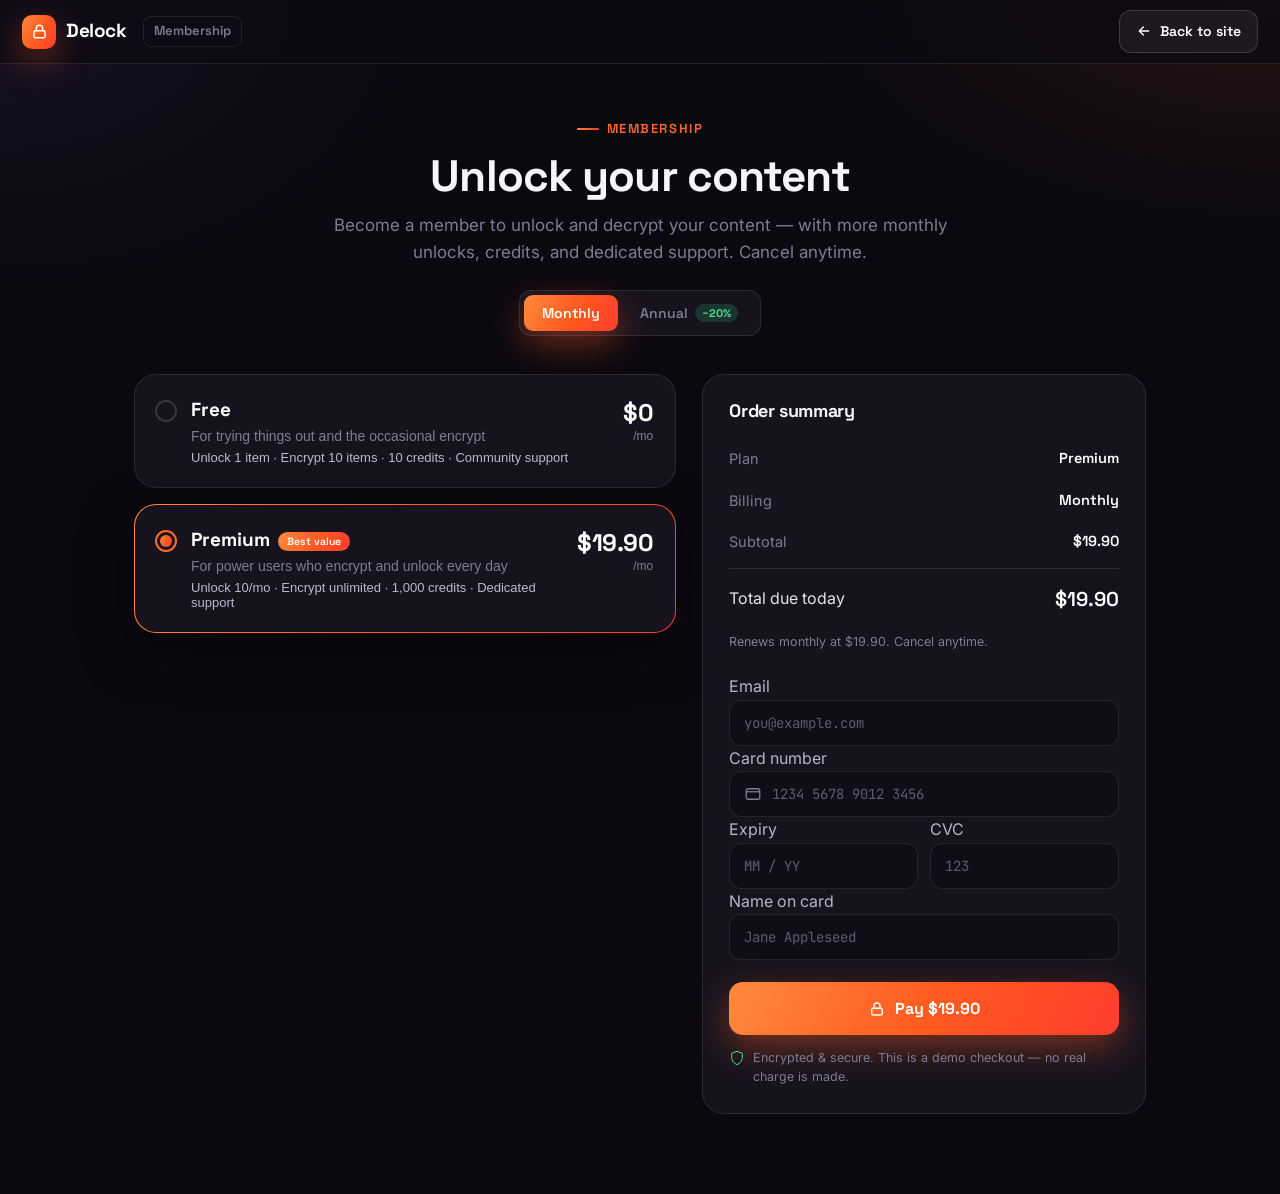
==== pricing.html @ 2a6aaa36 "Reframe membership header around unlocking your content" ====
<!DOCTYPE html>
<html lang="en">
<head>
  <meta charset="UTF-8" />
  <meta name="viewport" content="width=device-width, initial-scale=1.0, viewport-fit=cover" />
  <meta name="theme-color" content="#0b0910" />
  <meta name="apple-mobile-web-app-capable" content="yes" />
  <meta name="apple-mobile-web-app-status-bar-style" content="black-translucent" />
  <title>Membership — Delock</title>
  <meta name="description" content="Choose a Delock plan and check out — Free or Premium." />
  <link rel="preconnect" href="https://fonts.googleapis.com" />
  <link rel="preconnect" href="https://fonts.gstatic.com" crossorigin />
  <link href="https://fonts.googleapis.com/css2?family=Space+Grotesk:wght@500;600;700&family=Inter:wght@400;500;600;700&family=JetBrains+Mono:wght@400;600&display=swap" rel="stylesheet" />
  <link rel="stylesheet" href="css/styles.css" />
  <link rel="stylesheet" href="css/pricing.css" />
  <link rel="icon" href="data:image/svg+xml,%3Csvg xmlns='http://www.w3.org/2000/svg' viewBox='0 0 32 32'%3E%3Crect width='32' height='32' rx='9' fill='%23ff5a1f'/%3E%3Cpath d='M11 14v-2a5 5 0 0 1 10 0v2m-11 0h12v9H10z' fill='none' stroke='white' stroke-width='2' stroke-linejoin='round'/%3E%3C/svg%3E" />
</head>
<body class="pay-body">

  <!-- ===================== TOPBAR ===================== -->
  <header class="pay-top">
    <a href="index.html" class="brand">
      <span class="logo-mark">
        <svg viewBox="0 0 24 24" fill="none"><path d="M8 11V8a4 4 0 0 1 8 0v3" stroke="#fff" stroke-width="1.8" stroke-linecap="round"/><rect x="5" y="11" width="14" height="9" rx="2" stroke="#fff" stroke-width="1.8"/></svg>
      </span>
      Delock
    </a>
    <span class="pay-top-tag">Membership</span>
    <a href="index.html" class="btn btn-ghost pay-back">
      <svg viewBox="0 0 24 24" fill="none"><path d="M19 12H5M11 6l-6 6 6 6" stroke="currentColor" stroke-width="2" stroke-linecap="round" stroke-linejoin="round"/></svg>
      Back to site
    </a>
  </header>

  <main class="pay">
    <div class="pay-head">
      <span class="eyebrow">Membership</span>
      <h1>Unlock your content</h1>
      <p>Become a member to unlock and decrypt your content — with more monthly unlocks, credits, and dedicated support. Cancel anytime.</p>
      <div class="pay-billing" id="billing">
        <button class="active" data-cycle="monthly" type="button">Monthly</button>
        <button data-cycle="annual" type="button">Annual <span class="save">−20%</span></button>
      </div>
    </div>

    <div class="pay-grid">
      <!-- PLAN SELECTION -->
      <section class="pay-plans" id="plans">
        <button class="plan" data-plan="free" type="button">
          <span class="plan-radio"></span>
          <span class="plan-main">
            <span class="plan-name">Free</span>
            <span class="plan-blurb">For trying things out and the occasional encrypt</span>
            <span class="plan-feats">Unlock 1 item · Encrypt 10 items · 10 credits · Community support</span>
          </span>
          <span class="plan-price"><b id="priceFree">$0</b><span>/mo</span></span>
        </button>

        <button class="plan selected" data-plan="premium" type="button">
          <span class="plan-radio"></span>
          <span class="plan-main">
            <span class="plan-name">Premium<span class="plan-flag">Best value</span></span>
            <span class="plan-blurb">For power users who encrypt and unlock every day</span>
            <span class="plan-feats">Unlock 10/mo · Encrypt unlimited · 1,000 credits · Dedicated support</span>
          </span>
          <span class="plan-price"><b id="pricePremium">$19.90</b><span id="premiumPer">/mo</span></span>
        </button>
      </section>

      <!-- CHECKOUT -->
      <aside class="pay-checkout">
        <div class="pay-card">
          <h3>Order summary</h3>
          <div class="sum-row"><span>Plan</span><b id="sumPlan">Premium</b></div>
          <div class="sum-row"><span>Billing</span><b id="sumCycle">Monthly</b></div>
          <div class="sum-row"><span>Subtotal</span><b id="sumSubtotal">$19.90</b></div>
          <div class="sum-row sum-total"><span>Total due today</span><b id="sumTotal">$19.90</b></div>
          <p class="sum-note" id="sumNote">Renews monthly at $19.90. Cancel anytime.</p>

          <form class="pay-form" id="payForm" novalidate>
            <label class="ws-label">Email</label>
            <div class="pay-input">
              <input id="email" type="email" placeholder="you@example.com" autocomplete="email" />
            </div>

            <div class="pay-card-fields" id="cardFields">
              <label class="ws-label">Card number</label>
              <div class="pay-input">
                <svg viewBox="0 0 24 24" fill="none"><rect x="3" y="5" width="18" height="14" rx="2.5" stroke="currentColor" stroke-width="1.7"/><path d="M3 9h18" stroke="currentColor" stroke-width="1.7"/></svg>
                <input id="card" inputmode="numeric" autocomplete="cc-number" placeholder="1234 5678 9012 3456" />
              </div>
              <div class="pay-row2">
                <div>
                  <label class="ws-label">Expiry</label>
                  <div class="pay-input"><input id="exp" inputmode="numeric" autocomplete="cc-exp" placeholder="MM / YY" /></div>
                </div>
                <div>
                  <label class="ws-label">CVC</label>
                  <div class="pay-input"><input id="cvc" inputmode="numeric" autocomplete="cc-csc" placeholder="123" /></div>
                </div>
              </div>
              <label class="ws-label">Name on card</label>
              <div class="pay-input"><input id="name" autocomplete="cc-name" placeholder="Jane Appleseed" /></div>
            </div>

            <button class="pay-btn" id="payBtn" type="submit">
              <svg viewBox="0 0 24 24" fill="none"><path d="M8 11V8a4 4 0 0 1 8 0v3" stroke="currentColor" stroke-width="1.8" stroke-linecap="round"/><rect x="5" y="11" width="14" height="9" rx="2" stroke="currentColor" stroke-width="1.8"/></svg>
              <span id="payBtnLabel">Pay $19.90</span>
            </button>
            <p class="secure-note">
              <svg viewBox="0 0 24 24" fill="none"><path d="M12 2l8 3v6c0 5-3.4 9-8 11-4.6-2-8-6-8-11V5l8-3z" stroke="currentColor" stroke-width="1.5" stroke-linejoin="round"/></svg>
              Encrypted &amp; secure. This is a demo checkout — no real charge is made.
            </p>
          </form>

          <div class="pay-success" id="paySuccess" hidden>
            <span class="ok-ring"><svg viewBox="0 0 24 24" fill="none"><path d="M20 6L9 17l-5-5" stroke="currentColor" stroke-width="2.6" stroke-linecap="round" stroke-linejoin="round"/></svg></span>
            <h3 id="successTitle">You're all set</h3>
            <p id="successText">Welcome to Delock Premium.</p>
            <a href="workstation.html" class="btn btn-grad btn-lg">Open Workstation</a>
          </div>
        </div>
      </aside>
    </div>
  </main>

  <script src="js/pricing.js"></script>
</body>
</html>
---- css/styles.css ----
/* =====================================================================
   Delock — Data Leak & Dark Web Monitoring
   Visual language modeled on n8n.io: dark UI, vivid orange accent,
   floating pill navbar, announcement bar, glowing hero, bold geometric
   display type, rounded surfaces.
   ===================================================================== */

:root {
  /* Accent — n8n-style orange → red */
  --orange: #ff6a2b;
  --orange-2: #ff3d2e;
  --grad: linear-gradient(118deg, #ff8a3d 0%, #ff5a1f 52%, #ff3d2e 100%);
  --grad-blue: linear-gradient(90deg, #5b6cff, #a44bff);

  /* Ink & text (dark theme) */
  --ink: #f5f5fa;
  --body: #b6b5c7;
  --muted: #7d7c92;
  --faint: #5c5b70;

  /* Surfaces */
  --bg: #0b0910;
  --bg-2: #0f0d17;
  --surface: #16131f;
  --surface-2: #1d1929;
  --line: rgba(255, 255, 255, .09);
  --line-2: rgba(255, 255, 255, .15);

  /* Effects */
  --shadow-sm: 0 2px 10px rgba(0, 0, 0, .35);
  --shadow-md: 0 18px 50px rgba(0, 0, 0, .5);
  --shadow-lg: 0 40px 90px rgba(0, 0, 0, .6);
  --glow: 0 12px 34px rgba(255, 90, 31, .42);
  --radius: 16px;
  --radius-lg: 22px;

  --maxw: 1200px;
  --font-display: "Space Grotesk", "Inter", system-ui, sans-serif;
  --font-body: "Inter", system-ui, -apple-system, sans-serif;
}

* { box-sizing: border-box; -webkit-tap-highlight-color: transparent; }
html { scroll-behavior: smooth; -webkit-text-size-adjust: 100%; }

/* Tactile press feedback on touch */
.btn:active { transform: translateY(0) scale(.97); }

/* App-style sticky CTA — mobile only (shown via media query) */
.mobile-cta { display: none; }

body {
  margin: 0;
  font-family: var(--font-body);
  color: var(--body);
  background: var(--bg);
  line-height: 1.6;
  -webkit-font-smoothing: antialiased;
  text-rendering: optimizeLegibility;
}

h1, h2, h3, h4 {
  font-family: var(--font-display);
  color: var(--ink);
  line-height: 1.06;
  letter-spacing: -.02em;
  margin: 0 0 .5em;
  font-weight: 700;
}

a { color: inherit; text-decoration: none; }
img, svg { display: block; max-width: 100%; }

.container {
  width: 100%;
  max-width: var(--maxw);
  margin: 0 auto;
  padding: 0 24px;
}

.grad-text {
  background: var(--grad);
  -webkit-background-clip: text;
  background-clip: text;
  -webkit-text-fill-color: transparent;
}
.dim { color: #8d8ca3; }

.eyebrow {
  display: inline-flex;
  align-items: center;
  gap: 8px;
  font-family: var(--font-display);
  font-weight: 600;
  font-size: 13px;
  letter-spacing: .12em;
  text-transform: uppercase;
  color: var(--orange);
}
.eyebrow::before {
  content: "";
  width: 22px; height: 2px;
  background: var(--grad);
  border-radius: 2px;
}

/* ----------------------------- Buttons ------------------------------ */
.btn {
  display: inline-flex;
  align-items: center;
  justify-content: center;
  gap: 8px;
  font-family: var(--font-display);
  font-weight: 600;
  font-size: 15px;
  padding: 13px 22px;
  border-radius: 12px;
  border: 1px solid transparent;
  cursor: pointer;
  transition: transform .15s ease, box-shadow .2s ease, background .2s ease, color .2s ease, border-color .2s ease;
  white-space: nowrap;
}
.btn svg { width: 18px; height: 18px; }
.btn-grad {
  background: var(--grad);
  color: #fff;
  box-shadow: var(--glow);
}
.btn-grad:hover { transform: translateY(-2px); box-shadow: 0 18px 44px rgba(255, 90, 31, .55); }
.btn-primary {
  background: #fff;
  color: #0b0910;
}
.btn-primary:hover { transform: translateY(-2px); box-shadow: 0 14px 30px rgba(255,255,255,.18); }
.btn-ghost {
  background: rgba(255, 255, 255, .06);
  color: #fff;
  border-color: var(--line-2);
}
.btn-ghost:hover { background: rgba(255, 255, 255, .12); transform: translateY(-2px); }
.btn-light {
  background: rgba(255, 255, 255, .1);
  color: #fff;
  border-color: rgba(255, 255, 255, .2);
}
.btn-light:hover { background: rgba(255, 255, 255, .18); }
.btn-lg { padding: 16px 28px; font-size: 16px; }

/* -------------------------- Announcement ---------------------------- */
.topbar { padding: 16px 24px 0; display: flex; justify-content: center; }
.topbar-pill {
  display: inline-flex;
  align-items: center;
  gap: 16px;
  max-width: var(--maxw);
  width: 100%;
  justify-content: center;
  padding: 9px 9px 9px 20px;
  border-radius: 999px;
  background: rgba(255, 255, 255, .04);
  border: 1px solid var(--line);
  position: relative;
  font-size: 14px;
  color: #d7d6e6;
}
.topbar-pill::before {
  content: "";
  position: absolute; inset: -1px;
  border-radius: 999px;
  padding: 1px;
  background: linear-gradient(90deg, rgba(91,108,255,.6), rgba(255,90,31,.6));
  -webkit-mask: linear-gradient(#000 0 0) content-box, linear-gradient(#000 0 0);
  -webkit-mask-composite: xor; mask-composite: exclude;
  opacity: .5;
  pointer-events: none;
}
.topbar-btn {
  font-family: var(--font-display);
  font-weight: 600; font-size: 13.5px;
  color: #fff;
  background: var(--grad-blue);
  padding: 8px 16px;
  border-radius: 999px;
  white-space: nowrap;
}

/* ----------------------------- Navbar ------------------------------- */
.nav {
  position: sticky;
  top: 14px;
  z-index: 50;
  padding: 14px 24px 0;
}
.nav-inner {
  display: flex;
  align-items: center;
  gap: 28px;
  height: 64px;
  max-width: var(--maxw);
  margin: 0 auto;
  padding: 0 12px 0 22px;
  border-radius: 18px;
  background: rgba(18, 15, 26, .72);
  backdrop-filter: saturate(160%) blur(16px);
  border: 1px solid var(--line);
  transition: border-color .2s ease, box-shadow .2s ease, background .2s ease;
}
.nav.scrolled .nav-inner { background: rgba(18, 15, 26, .9); box-shadow: var(--shadow-md); border-color: var(--line-2); }

.brand {
  display: flex;
  align-items: center;
  gap: 10px;
  font-family: var(--font-display);
  font-weight: 700;
  font-size: 21px;
  color: #fff;
  letter-spacing: -.02em;
}
.brand .logo-mark {
  width: 34px; height: 34px;
  border-radius: 10px;
  background: var(--grad);
  display: grid;
  place-items: center;
  box-shadow: var(--glow);
}
.brand .logo-mark svg { width: 19px; height: 19px; }

.nav-links {
  display: flex;
  align-items: center;
  gap: 2px;
  list-style: none;
  margin: 0;
  padding: 0;
}
.nav-links a {
  display: inline-flex;
  align-items: center;
  gap: 5px;
  padding: 8px 13px;
  border-radius: 10px;
  font-weight: 500;
  font-size: 15px;
  color: #c8c7d8;
  transition: background .15s ease, color .15s ease;
}
.nav-links a:hover { background: rgba(255, 255, 255, .06); color: #fff; }
.nav-links svg { width: 13px; height: 13px; opacity: .7; }

.nav-actions { display: flex; align-items: center; gap: 12px; margin-left: auto; }
.gh-pill {
  display: inline-flex; align-items: center; gap: 8px;
  padding: 8px 13px; border-radius: 11px;
  background: rgba(255, 255, 255, .05);
  border: 1px solid var(--line);
  font-family: var(--font-display); font-weight: 600; font-size: 13.5px; color: #e6e5f2;
}
.gh-pill svg { width: 16px; height: 16px; }
.nav-actions .link { font-weight: 600; font-size: 15px; color: #fff; padding: 8px 6px; }
.nav-toggle {
  display: none;
  margin-left: auto;
  width: 44px; height: 44px;
  border: 1px solid var(--line-2);
  border-radius: 12px;
  background: rgba(255, 255, 255, .05);
  cursor: pointer;
}
.nav-toggle span, .nav-toggle span::before, .nav-toggle span::after {
  content: "";
  display: block;
  width: 18px; height: 2px;
  background: #fff;
  margin: 0 auto;
  border-radius: 2px;
  position: relative;
}
.nav-toggle span::before { position: absolute; top: -6px; }
.nav-toggle span::after { position: absolute; top: 6px; }

/* ------------------------------ Hero -------------------------------- */
.hero {
  position: relative;
  overflow: hidden;
  padding: 80px 0 76px;
}
.hero::before {
  content: "";
  position: absolute; inset: 0;
  background:
    radial-gradient(900px 520px at 86% 12%, rgba(255, 90, 31, .26), transparent 60%),
    radial-gradient(700px 460px at 95% -5%, rgba(120, 90, 255, .18), transparent 55%),
    radial-gradient(800px 500px at 6% 8%, rgba(255, 61, 46, .10), transparent 60%);
  pointer-events: none;
}
.hero-grid {
  position: relative;
  display: grid;
  grid-template-columns: 1.05fr .95fr;
  gap: 48px;
  align-items: center;
}
.hero h1 {
  font-size: clamp(40px, 5.6vw, 68px);
  margin-bottom: 22px;
}
.hero .lead {
  font-size: 19px;
  color: var(--body);
  max-width: 540px;
  margin: 0 0 30px;
}
.hero-cta { display: flex; gap: 14px; flex-wrap: wrap; align-items: center; }
.hero-note {
  margin-top: 20px;
  font-size: 14px;
  color: var(--muted);
  display: flex;
  align-items: center;
  gap: 8px;
}
.hero-note svg { width: 16px; height: 16px; color: #36d27e; }

.badge-pill {
  display: inline-flex;
  align-items: center;
  gap: 10px;
  background: rgba(255, 255, 255, .04);
  border: 1px solid var(--line);
  border-radius: 999px;
  padding: 7px 16px 7px 7px;
  font-size: 13.5px;
  font-weight: 500;
  color: #d7d6e6;
  margin-bottom: 26px;
}
.badge-pill .tag {
  background: var(--grad);
  color: #fff;
  font-family: var(--font-display);
  font-weight: 600;
  font-size: 12px;
  padding: 4px 10px;
  border-radius: 999px;
}

/* Hero terminal / scanner panel */
.scanner {
  position: relative;
  background: linear-gradient(180deg, #15121e, #100d18);
  border: 1px solid var(--line-2);
  border-radius: var(--radius-lg);
  box-shadow: var(--shadow-lg);
  overflow: hidden;
  color: #cdd0f0;
}
.scanner::before {
  content: "";
  position: absolute; inset: 0;
  background: radial-gradient(600px 200px at 100% 0, rgba(255, 90, 31, .18), transparent 60%);
  pointer-events: none;
}
.scanner-bar {
  display: flex;
  align-items: center;
  gap: 8px;
  padding: 14px 18px;
  border-bottom: 1px solid var(--line);
}
.scanner-bar .dot { width: 11px; height: 11px; border-radius: 50%; }
.scanner-bar .dot.r { background: #ff5f57; }
.scanner-bar .dot.y { background: #febc2e; }
.scanner-bar .dot.g { background: #28c840; }
.scanner-bar .title {
  margin-left: 10px;
  font-family: var(--font-display);
  font-size: 13px;
  color: #8c8fc0;
}
.scanner-body { padding: 22px; font-family: "JetBrains Mono", "SFMono-Regular", monospace; font-size: 13.5px; line-height: 1.9; }
.scanner-body .row { display: flex; gap: 10px; }
.scanner-body .muted { color: #6f72a6; }
.scanner-body .ok { color: #45d483; }
.scanner-body .warn { color: #ffb454; }
.scanner-body .crit { color: var(--orange); font-weight: 600; }
.cursor { display: inline-block; width: 8px; height: 16px; background: var(--orange); vertical-align: middle; animation: blink 1.05s steps(1) infinite; }
@keyframes blink { 50% { opacity: 0; } }

.alert-card {
  position: absolute;
  right: -18px;
  bottom: 26px;
  background: #1b1726;
  border: 1px solid var(--line-2);
  color: var(--ink);
  border-radius: 14px;
  padding: 14px 16px;
  width: 248px;
  box-shadow: var(--shadow-lg);
  display: flex;
  gap: 12px;
  align-items: flex-start;
  animation: floaty 4s ease-in-out infinite;
}
@keyframes floaty { 0%,100% { transform: translateY(0); } 50% { transform: translateY(-9px); } }
.alert-card .ico {
  flex: 0 0 38px; height: 38px;
  border-radius: 10px;
  background: rgba(255, 90, 31, .14);
  color: var(--orange);
  display: grid; place-items: center;
}
.alert-card .ico svg { width: 20px; height: 20px; }
.alert-card strong { display: block; font-family: var(--font-display); font-size: 14px; color: #fff; }
.alert-card span { font-size: 12.5px; color: var(--muted); }

/* ---------------------------- Logo strip ---------------------------- */
.logos {
  padding: 38px 0 6px;
  border-bottom: 1px solid var(--line);
}
.logos p {
  text-align: center;
  font-size: 13px;
  letter-spacing: .12em;
  text-transform: uppercase;
  color: var(--muted);
  margin: 0 0 22px;
  font-weight: 600;
}
.logo-row {
  display: flex;
  flex-wrap: wrap;
  justify-content: center;
  align-items: center;
  gap: 18px 48px;
  opacity: .6;
}
.logo-row span {
  font-family: var(--font-display);
  font-weight: 700;
  font-size: 21px;
  color: #b9b8cc;
  letter-spacing: -.01em;
}

/* ------------------------------ Sections ---------------------------- */
section { scroll-margin-top: 96px; }
.section { padding: 94px 0; }
.section.alt { background: var(--bg-2); }
.section.dark { background: #08070d; }

.section-head { max-width: 720px; margin: 0 auto 56px; text-align: center; }
.section-head h2 { font-size: clamp(30px, 3.8vw, 46px); margin: 14px 0 14px; }
.section-head p { font-size: 18px; color: var(--muted); margin: 0; }

/* Feature grid */
.feature-grid {
  display: grid;
  grid-template-columns: repeat(3, 1fr);
  gap: 22px;
}
.card {
  background: var(--surface);
  border: 1px solid var(--line);
  border-radius: var(--radius);
  padding: 28px;
  transition: transform .2s ease, box-shadow .2s ease, border-color .2s ease, background .2s ease;
}
.card:hover { transform: translateY(-4px); box-shadow: var(--shadow-md); border-color: var(--line-2); background: var(--surface-2); }
.card .ic {
  width: 50px; height: 50px;
  border-radius: 14px;
  display: grid; place-items: center;
  background: rgba(255, 90, 31, .12);
  color: var(--orange);
  margin-bottom: 18px;
}
.card .ic svg { width: 25px; height: 25px; }
.card.violet .ic { background: rgba(140, 100, 255, .14); color: #a98bff; }
.card.mag .ic { background: rgba(255, 70, 120, .14); color: #ff6f9c; }
.card h3 { font-size: 20px; margin-bottom: 8px; }
.card p { margin: 0; font-size: 15.5px; color: var(--muted); }

/* How it works */
.steps {
  display: grid;
  grid-template-columns: repeat(3, 1fr);
  gap: 24px;
}
.step { position: relative; padding-top: 8px; }
.step .num {
  font-family: var(--font-display);
  font-weight: 700;
  font-size: 15px;
  width: 44px; height: 44px;
  border-radius: 12px;
  background: var(--grad);
  color: #fff;
  display: grid; place-items: center;
  margin-bottom: 18px;
  box-shadow: var(--glow);
}
.step h3 { font-size: 21px; }
.step p { color: var(--muted); margin: 0; font-size: 15.5px; }

/* Split feature rows */
.split {
  display: grid;
  grid-template-columns: 1fr 1fr;
  gap: 56px;
  align-items: center;
}
.split + .split { margin-top: 96px; }
.split.reverse .split-media { order: -1; }
.split h2 { font-size: clamp(26px, 3vw, 38px); }
.split p { font-size: 17px; color: var(--body); }
.check-list { list-style: none; padding: 0; margin: 22px 0 28px; display: grid; gap: 12px; }
.check-list li { display: flex; gap: 12px; align-items: flex-start; font-weight: 500; color: #e3e2ee; }
.check-list li svg { flex: 0 0 22px; width: 22px; height: 22px; color: var(--orange); margin-top: 2px; }

.split-media {
  background: linear-gradient(160deg, rgba(255,90,31,.10), rgba(140,100,255,.08));
  border: 1px solid var(--line);
  border-radius: var(--radius-lg);
  padding: 26px;
  box-shadow: var(--shadow-md);
}
.panel {
  background: var(--surface);
  border-radius: var(--radius);
  border: 1px solid var(--line-2);
  box-shadow: var(--shadow-sm);
  overflow: hidden;
}
.panel-head {
  display: flex; align-items: center; gap: 10px;
  padding: 16px 18px;
  border-bottom: 1px solid var(--line);
  font-family: var(--font-display);
  font-weight: 600; font-size: 14px; color: #fff;
}
.panel-head .pulse { width: 9px; height: 9px; border-radius: 50%; background: #36d27e; box-shadow: 0 0 0 0 rgba(54,210,126,.5); animation: pulse 2s infinite; }
@keyframes pulse { 70% { box-shadow: 0 0 0 8px rgba(54,210,126,0); } 100% { box-shadow: 0 0 0 0 rgba(54,210,126,0); } }
.leak-item {
  display: flex; align-items: center; gap: 14px;
  padding: 15px 18px;
  border-bottom: 1px solid var(--line);
}
.leak-item:last-child { border-bottom: 0; }
.leak-item .sev {
  font-family: var(--font-display);
  font-size: 11px; font-weight: 700;
  padding: 4px 9px; border-radius: 7px;
  text-transform: uppercase; letter-spacing: .04em;
}
.sev.high { background: rgba(255, 70, 50, .16); color: #ff7a66; }
.sev.med { background: rgba(255, 180, 84, .16); color: #ffc06b; }
.sev.low { background: rgba(54, 210, 126, .16); color: #4fdc92; }
.leak-item .meta { flex: 1; }
.leak-item .meta b { font-family: var(--font-display); font-size: 14.5px; color: #fff; display: block; }
.leak-item .meta span { font-size: 12.5px; color: var(--muted); }
.leak-item .time { font-size: 12px; color: var(--muted); font-variant-numeric: tabular-nums; }

/* Stats band */
.stats {
  display: grid;
  grid-template-columns: repeat(4, 1fr);
  gap: 24px;
}
.stat { text-align: center; padding: 10px; }
.stat .big {
  font-family: var(--font-display);
  font-weight: 700;
  font-size: clamp(34px, 4vw, 52px);
  line-height: 1;
  background: linear-gradient(120deg, #ffae6b, #ff5a1f);
  -webkit-background-clip: text; background-clip: text; -webkit-text-fill-color: transparent;
}
.stat .lbl { margin-top: 10px; color: var(--muted); font-size: 15px; }

/* Integrations marquee */
.integrations { text-align: center; }
.chips { display: flex; flex-wrap: wrap; justify-content: center; gap: 12px; max-width: 880px; margin: 0 auto; }
.chip {
  display: inline-flex; align-items: center; gap: 8px;
  background: var(--surface); border: 1px solid var(--line);
  border-radius: 999px; padding: 10px 18px;
  font-family: var(--font-display); font-weight: 600; font-size: 14.5px; color: #e3e2ee;
  transition: transform .15s ease, border-color .15s ease, background .15s ease;
}
.chip:hover { transform: translateY(-3px); border-color: var(--orange); background: var(--surface-2); }
.chip .d { width: 9px; height: 9px; border-radius: 50%; background: var(--grad); }

/* Pricing */
.pricing-grid {
  display: grid;
  grid-template-columns: repeat(3, 1fr);
  gap: 24px;
  align-items: stretch;
}
/* two-plan membership layout (applied above the mobile single-column rule) */
@media (min-width: 720px) {
  .pricing-grid.duo { grid-template-columns: repeat(2, 1fr); max-width: 780px; margin: 0 auto; }
}
/* mobile: keep both plans side-by-side and fit the whole section in one screen */
@media (max-width: 719px) {
  #pricing.section { padding: 38px 0; }
  #pricing .section-head { margin-bottom: 20px; }
  #pricing .section-head h2 { font-size: 25px; margin-bottom: 8px; }
  #pricing .section-head p { display: none; }
  .pricing-grid.duo { grid-template-columns: 1fr 1fr; gap: 12px; }
  .price-card { padding: 18px 14px; border-radius: 16px; }
  .price-card .tag-pop { display: none; }
  .price-card .desc { display: none; }
  .price-card h3 { font-size: 17px; margin-bottom: 4px; }
  .price-card .amount { margin: 8px 0 2px; }
  .price-card .amount .n { font-size: 26px; }
  .price-card .amount .per { font-size: 12px; }
  .price-card ul { margin: 14px 0 16px; gap: 9px; }
  .price-card li { font-size: 12.5px; gap: 7px; line-height: 1.35; }
  .price-card li svg { flex: 0 0 15px; width: 15px; height: 15px; margin-top: 1px; }
  .price-card .btn { padding: 11px; font-size: 13.5px; }
}
.price-card {
  background: var(--surface);
  border: 1px solid var(--line);
  border-radius: var(--radius-lg);
  padding: 32px 28px;
  display: flex; flex-direction: column;
  transition: transform .2s ease, box-shadow .2s ease, border-color .2s ease;
}
.price-card:hover { transform: translateY(-4px); box-shadow: var(--shadow-md); border-color: var(--line-2); }
.price-card.popular {
  border: 1px solid transparent;
  background:
    linear-gradient(var(--surface), var(--surface)) padding-box,
    var(--grad) border-box;
  box-shadow: var(--shadow-lg);
  position: relative;
}
.price-card .tag-pop {
  position: absolute; top: 22px; right: 22px;
  background: var(--grad); color: #fff;
  font-family: var(--font-display); font-weight: 600; font-size: 12px;
  padding: 5px 12px; border-radius: 999px;
}
.price-card h3 { font-size: 20px; margin-bottom: 6px; }
.price-card .desc { font-size: 14.5px; color: var(--muted); min-height: 42px; }
.amount { font-family: var(--font-display); font-weight: 700; color: #fff; margin: 18px 0 4px; }
.amount .n { font-size: 46px; letter-spacing: -.03em; }
.amount .per { font-size: 15px; color: var(--muted); font-weight: 500; }
.price-card ul { list-style: none; padding: 0; margin: 22px 0 26px; display: grid; gap: 12px; }
.price-card li { display: flex; gap: 10px; font-size: 14.5px; align-items: flex-start; color: #d4d3e0; }
.price-card li svg { flex: 0 0 19px; width: 19px; height: 19px; color: var(--orange); margin-top: 2px; }
.price-card .btn { margin-top: auto; width: 100%; }

/* Testimonials */
.quote-grid { display: grid; grid-template-columns: repeat(3, 1fr); gap: 22px; }
.quote {
  background: var(--surface); border: 1px solid var(--line);
  border-radius: var(--radius); padding: 26px;
}
.quote .stars { color: var(--orange); letter-spacing: 2px; margin-bottom: 12px; font-size: 15px; }
.quote p { font-size: 15.5px; color: #e3e2ee; margin: 0 0 20px; }
.quote .who { display: flex; align-items: center; gap: 12px; }
.quote .who .av {
  width: 42px; height: 42px; border-radius: 50%;
  background: var(--grad); color: #fff;
  display: grid; place-items: center;
  font-family: var(--font-display); font-weight: 700; font-size: 16px;
}
.quote .who b { font-family: var(--font-display); color: #fff; font-size: 14.5px; display: block; }
.quote .who span { font-size: 13px; color: var(--muted); }

/* CTA */
.cta-wrap { padding: 96px 0; }
.cta {
  position: relative;
  overflow: hidden;
  background: linear-gradient(180deg, #14111d, #0d0b14);
  border: 1px solid var(--line-2);
  border-radius: 28px;
  padding: 64px 48px;
  text-align: center;
  color: #fff;
}
.cta::before {
  content: ""; position: absolute; inset: 0;
  background:
    radial-gradient(600px 300px at 15% 0%, rgba(255, 90, 31, .35), transparent 60%),
    radial-gradient(600px 300px at 85% 100%, rgba(140, 100, 255, .3), transparent 60%);
}
.cta > * { position: relative; }
.cta h2 { color: #fff; font-size: clamp(30px, 4vw, 48px); margin-bottom: 16px; }
.cta p { color: #c9c8da; font-size: 18px; max-width: 560px; margin: 0 auto 30px; }
.cta-actions { display: flex; gap: 14px; justify-content: center; flex-wrap: wrap; }

/* FAQ */
.faq { max-width: 820px; margin: 0 auto; }
.faq-item { border-bottom: 1px solid var(--line); }
.faq-q {
  width: 100%; text-align: left; background: none; border: 0; cursor: pointer;
  padding: 22px 0; display: flex; justify-content: space-between; align-items: center; gap: 20px;
  font-family: var(--font-display); font-weight: 600; font-size: 18px; color: var(--ink);
}
.faq-q .pm { flex: 0 0 22px; transition: transform .2s ease; color: var(--orange); }
.faq-item.open .faq-q .pm { transform: rotate(45deg); }
.faq-a { max-height: 0; overflow: hidden; transition: max-height .28s ease; color: var(--muted); font-size: 16px; }
.faq-item.open .faq-a { max-height: 260px; }
.faq-a p { padding: 0 0 22px; margin: 0; }

/* Footer */
.footer { background: #08070d; border-top: 1px solid var(--line); color: var(--muted); padding: 72px 0 36px; }
.footer-top { display: grid; grid-template-columns: 1.4fr 1fr 1fr 1fr 1fr; gap: 32px; }
.footer .brand { color: #fff; margin-bottom: 16px; }
.footer-about { font-size: 14.5px; max-width: 280px; }
.footer h4 { color: #fff; font-size: 14px; text-transform: uppercase; letter-spacing: .08em; margin-bottom: 18px; }
.footer ul { list-style: none; padding: 0; margin: 0; display: grid; gap: 11px; }
.footer ul a { font-size: 14.5px; color: var(--muted); transition: color .15s; }
.footer ul a:hover { color: #fff; }
.footer-soc { display: flex; gap: 10px; margin-top: 18px; }
.footer-soc a {
  width: 38px; height: 38px; border-radius: 10px;
  background: rgba(255, 255, 255, .05); display: grid; place-items: center; color: #c9c8da;
  border: 1px solid var(--line);
  transition: background .15s, color .15s;
}
.footer-soc a:hover { background: var(--grad); color: #fff; border-color: transparent; }
.footer-soc svg { width: 18px; height: 18px; }
.footer-bottom {
  margin-top: 52px; padding-top: 26px; border-top: 1px solid var(--line);
  display: flex; justify-content: space-between; flex-wrap: wrap; gap: 14px;
  font-size: 13.5px;
}
.footer-bottom a { color: var(--muted); }
.footer-bottom a:hover { color: #fff; }

/* Reveal on scroll */
.reveal { opacity: 0; transform: translateY(22px); transition: opacity .6s ease, transform .6s ease; }
.reveal.in { opacity: 1; transform: none; }

/* ---------------------------- Responsive ---------------------------- */
@media (max-width: 960px) {
  .container { padding: 0 20px; }
  .hero-grid, .split, .split.reverse .split-media { grid-template-columns: 1fr; }
  .split.reverse .split-media { order: 0; }
  .feature-grid, .steps, .pricing-grid, .quote-grid { grid-template-columns: 1fr; }
  .stats { grid-template-columns: repeat(2, 1fr); }
  .footer-top { grid-template-columns: 1fr 1fr; }
  .nav-links, .nav-actions .link, .gh-pill, .topbar { display: none; }
  .nav-toggle { display: grid; place-items: center; }
  .nav.open .nav-links {
    display: flex; flex-direction: column; align-items: stretch;
    position: absolute; top: calc(100% + 6px); left: 0; right: 0;
    background: #15121f; border: 1px solid var(--line-2);
    padding: 12px; gap: 4px; border-radius: 16px; box-shadow: var(--shadow-md);
  }
  .nav.open .nav-links a { padding: 13px 14px; font-size: 16px; }
  .section { padding: 68px 0; }
  .section-head { margin-bottom: 40px; }
  .split + .split { margin-top: 64px; }
  .alert-card { position: static; width: auto; margin: 18px 0 0; }
}
/* App-style sticky CTA bar on phones */
@media (max-width: 700px) {
  .mobile-cta {
    display: flex; align-items: center; justify-content: center; gap: 8px;
    position: fixed; left: 14px; right: 14px;
    bottom: calc(14px + env(safe-area-inset-bottom));
    z-index: 45;
    padding: 16px; border-radius: 16px;
    background: var(--grad); color: #fff;
    font-family: var(--font-display); font-weight: 700; font-size: 16px;
    box-shadow: 0 14px 34px rgba(255, 90, 31, .5);
  }
  .mobile-cta svg { width: 19px; height: 19px; }
  .mobile-cta:active { transform: scale(.98); }
  body { padding-bottom: 86px; }            /* clear the fixed CTA */
  .nav-actions .btn { display: none; }       /* CTA lives in the bottom bar now */
  .nav { padding-top: calc(12px + env(safe-area-inset-top)); }
}

@media (max-width: 560px) {
  .container { padding: 0 16px; }
  .nav { padding: 10px 14px 0; padding-top: calc(10px + env(safe-area-inset-top)); }
  .nav-inner { height: 58px; padding: 0 8px 0 16px; gap: 14px; }
  .brand { font-size: 19px; }
  .nav-actions .btn { padding: 10px 14px; font-size: 14px; }
  .hero { padding: 34px 0 40px; }
  .hero h1 { font-size: clamp(30px, 8vw, 44px); }
  .hero .lead { font-size: 17px; }
  .hero-cta { gap: 10px; }
  .hero-cta .btn, .cta-actions .btn { flex: 1 1 100%; }
  .badge-pill { font-size: 12.5px; }
  .stats { grid-template-columns: 1fr 1fr; gap: 16px; }
  .footer-top { grid-template-columns: 1fr 1fr; gap: 26px; }
  .cta { padding: 44px 22px; }
  .section { padding: 56px 0; }
  .quote-grid, .feature-grid, .steps { gap: 16px; }
}
@media (max-width: 380px) {
  .nav-actions .btn { padding: 9px 12px; }
  .brand .logo-mark { width: 30px; height: 30px; }
  .stats { grid-template-columns: 1fr; }
}
---- css/pricing.css ----
/* =====================================================================
   Delock — Membership / payment page (dark n8n style)
   ===================================================================== */

.pay-body {
  min-height: 100vh;
  overflow-x: clip;            /* guard against any horizontal overflow */
  background:
    radial-gradient(900px 520px at 100% -5%, rgba(255, 90, 31, .14), transparent 55%),
    radial-gradient(760px 520px at 0 0, rgba(140, 100, 255, .09), transparent 55%),
    var(--bg);
}

/* ----------------------------- Topbar ------------------------------- */
.pay-top {
  display: flex; align-items: center; gap: 16px;
  height: 64px; padding: 0 22px;
  border-bottom: 1px solid var(--line);
  background: rgba(12, 10, 18, .72);
  backdrop-filter: blur(12px);
  position: sticky; top: 0; z-index: 30;
}
.pay-top .brand { font-size: 19px; }
.pay-top-tag {
  font-family: var(--font-display); font-size: 13px; font-weight: 600;
  color: var(--muted); padding: 4px 10px;
  border: 1px solid var(--line); border-radius: 8px;
}
.pay-back { margin-left: auto; padding: 9px 16px; font-size: 14px; }
.pay-back svg { width: 16px; height: 16px; }

/* ------------------------------ Layout ------------------------------ */
.pay { max-width: 1060px; margin: 0 auto; padding: 48px 24px 80px; }
.pay-head { text-align: center; max-width: 620px; margin: 0 auto 38px; }
.pay-head h1 { font-size: clamp(30px, 4.4vw, 44px); margin: 14px 0 12px; }
.pay-head p { color: var(--muted); font-size: 17px; margin: 0 0 24px; }

.pay-billing {
  display: inline-flex; gap: 4px;
  background: var(--surface); border: 1px solid var(--line);
  border-radius: 12px; padding: 4px;
}
.pay-billing button {
  display: inline-flex; align-items: center; gap: 7px;
  font-family: var(--font-display); font-weight: 600; font-size: 14px;
  color: var(--muted); background: none; border: 0; cursor: pointer;
  padding: 9px 18px; border-radius: 9px; transition: background .15s, color .15s;
}
.pay-billing button.active { background: var(--grad); color: #fff; box-shadow: var(--glow); }
.pay-billing .save {
  font-size: 11px; font-weight: 700;
  background: rgba(54, 210, 126, .18); color: #4fdc92;
  padding: 2px 7px; border-radius: 999px;
}
.pay-billing button.active .save { background: rgba(255,255,255,.22); color: #fff; }

.pay-grid {
  display: grid; grid-template-columns: minmax(0, 1.1fr) minmax(0, .9fr); gap: 26px;
  align-items: start;
}

/* ------------------------------ Plans ------------------------------- */
.pay-plans { display: grid; gap: 16px; min-width: 0; }
.plan {
  position: relative;
  display: flex; align-items: flex-start; gap: 14px; text-align: left;
  width: 100%; min-width: 0;
  background: var(--surface); border: 1px solid var(--line);
  border-radius: var(--radius-lg); padding: 22px 22px 22px 20px;
  cursor: pointer; color: var(--body);
  transition: border-color .18s, background .18s, transform .12s;
}
.plan:hover { border-color: var(--line-2); }
.plan:active { transform: scale(.995); }
.plan.selected {
  border-color: transparent;
  background:
    linear-gradient(var(--surface), var(--surface)) padding-box,
    var(--grad) border-box;
  box-shadow: var(--shadow-md);
}
.plan-flag {
  display: inline-block; vertical-align: middle;
  margin-left: 8px;
  font-family: var(--font-display); font-weight: 600; font-size: 10.5px;
  background: var(--grad); color: #fff; padding: 3px 9px; border-radius: 999px;
  white-space: nowrap;
}
.plan-radio {
  flex: 0 0 22px; width: 22px; height: 22px; margin-top: 3px;
  border-radius: 50%; border: 2px solid var(--line-2);
  position: relative; transition: border-color .15s;
}
.plan.selected .plan-radio { border-color: var(--orange); }
.plan.selected .plan-radio::after {
  content: ""; position: absolute; inset: 3px; border-radius: 50%; background: var(--grad);
}
.plan-main { flex: 1; min-width: 0; display: grid; gap: 6px; }
.plan-name { font-family: var(--font-display); font-weight: 700; font-size: 19px; color: #fff; }
.plan-blurb { font-size: 14px; color: var(--muted); }
.plan-feats { font-size: 13px; color: #b9b8cc; }
.plan-price { text-align: right; flex: 0 0 auto; white-space: nowrap; }
.plan-price b { display: block; font-family: var(--font-display); font-weight: 700; font-size: 24px; color: #fff; letter-spacing: -.02em; }
.plan-price span { font-size: 12px; color: var(--muted); }

/* ---------------------------- Checkout ------------------------------ */
.pay-checkout { position: sticky; top: 88px; min-width: 0; }
.pay-card {
  background: var(--surface); border: 1px solid var(--line);
  border-radius: var(--radius-lg); padding: 26px; min-width: 0;
}
.pay-card h3 { font-size: 18px; margin-bottom: 18px; }
.sum-row { display: flex; justify-content: space-between; align-items: center; padding: 9px 0; font-size: 14.5px; color: var(--muted); }
.sum-row b { font-family: var(--font-display); color: #fff; font-weight: 600; }
.sum-total { margin-top: 6px; padding-top: 14px; border-top: 1px solid var(--line); font-size: 16px; color: #e3e2ee; }
.sum-total b { font-size: 20px; }
.sum-note { font-size: 12.5px; color: var(--muted); margin: 8px 0 0; }

.pay-form { margin-top: 22px; }
.pay-form .ws-label { margin: 16px 0 8px; }
.pay-form .ws-label:first-child { margin-top: 0; }
.pay-input {
  display: flex; align-items: center; gap: 10px;
  background: var(--bg-2); border: 1px solid var(--line);
  border-radius: 12px; padding: 0 14px;
  transition: border-color .15s, box-shadow .15s;
}
.pay-input:focus-within { border-color: rgba(255,90,31,.5); box-shadow: 0 0 0 3px rgba(255,90,31,.12); }
.pay-input svg { width: 18px; height: 18px; color: var(--muted); flex: 0 0 auto; }
.pay-input input {
  flex: 1; min-width: 0; background: none; border: 0; outline: none;
  color: #f0eff7; font-family: "JetBrains Mono", monospace; font-size: 14px; padding: 13px 0;
}
.pay-input input::placeholder { color: var(--faint); }
.pay-row2 { display: grid; grid-template-columns: minmax(0, 1fr) minmax(0, 1fr); gap: 12px; }

.pay-btn {
  width: 100%; margin-top: 22px;
  display: flex; align-items: center; justify-content: center; gap: 9px;
  padding: 16px; border: 0; border-radius: 14px;
  font-family: var(--font-display); font-weight: 700; font-size: 16px;
  color: #fff; background: var(--grad); box-shadow: var(--glow);
  cursor: pointer; transition: transform .12s, box-shadow .2s;
}
.pay-btn svg { width: 18px; height: 18px; }
.pay-btn:hover { transform: translateY(-2px); box-shadow: 0 18px 44px rgba(255,90,31,.5); }
.pay-btn:active { transform: translateY(0); }
.secure-note {
  display: flex; align-items: flex-start; gap: 8px;
  margin: 14px 0 0; font-size: 12.5px; color: var(--muted); line-height: 1.5;
}
.secure-note svg { width: 16px; height: 16px; color: #4fdc92; flex: 0 0 auto; margin-top: 1px; }

/* --------------------------- Success state -------------------------- */
.pay-success { text-align: center; padding: 14px 4px 6px; }
.ok-ring {
  width: 60px; height: 60px; border-radius: 50%; margin: 0 auto 16px;
  display: grid; place-items: center;
  background: rgba(54, 210, 126, .14); color: #4fdc92;
}
.ok-ring svg { width: 30px; height: 30px; }
.pay-success h3 { font-size: 22px; margin-bottom: 8px; }
.pay-success p { color: var(--muted); margin: 0 0 22px; }

/* ---------------------------- Responsive ---------------------------- */
@media (max-width: 880px) {
  .pay-grid { grid-template-columns: minmax(0, 1fr); }
  .pay-checkout { position: static; }
}
@media (max-width: 560px) {
  .pay { padding: 30px 16px 40px; }
  .pay-head { margin-bottom: 26px; }
  .pay-head p { font-size: 15px; }
  .pay-top-tag { display: none; }
  .pay-back { font-size: 0; padding: 9px; }
  .pay-back svg { width: 18px; height: 18px; }
  .plan { padding: 16px 16px 16px 15px; gap: 12px; }
  .plan-price b { font-size: 21px; }
  .plan-blurb { display: none; }
  .pay-card { padding: 20px 16px; }
}
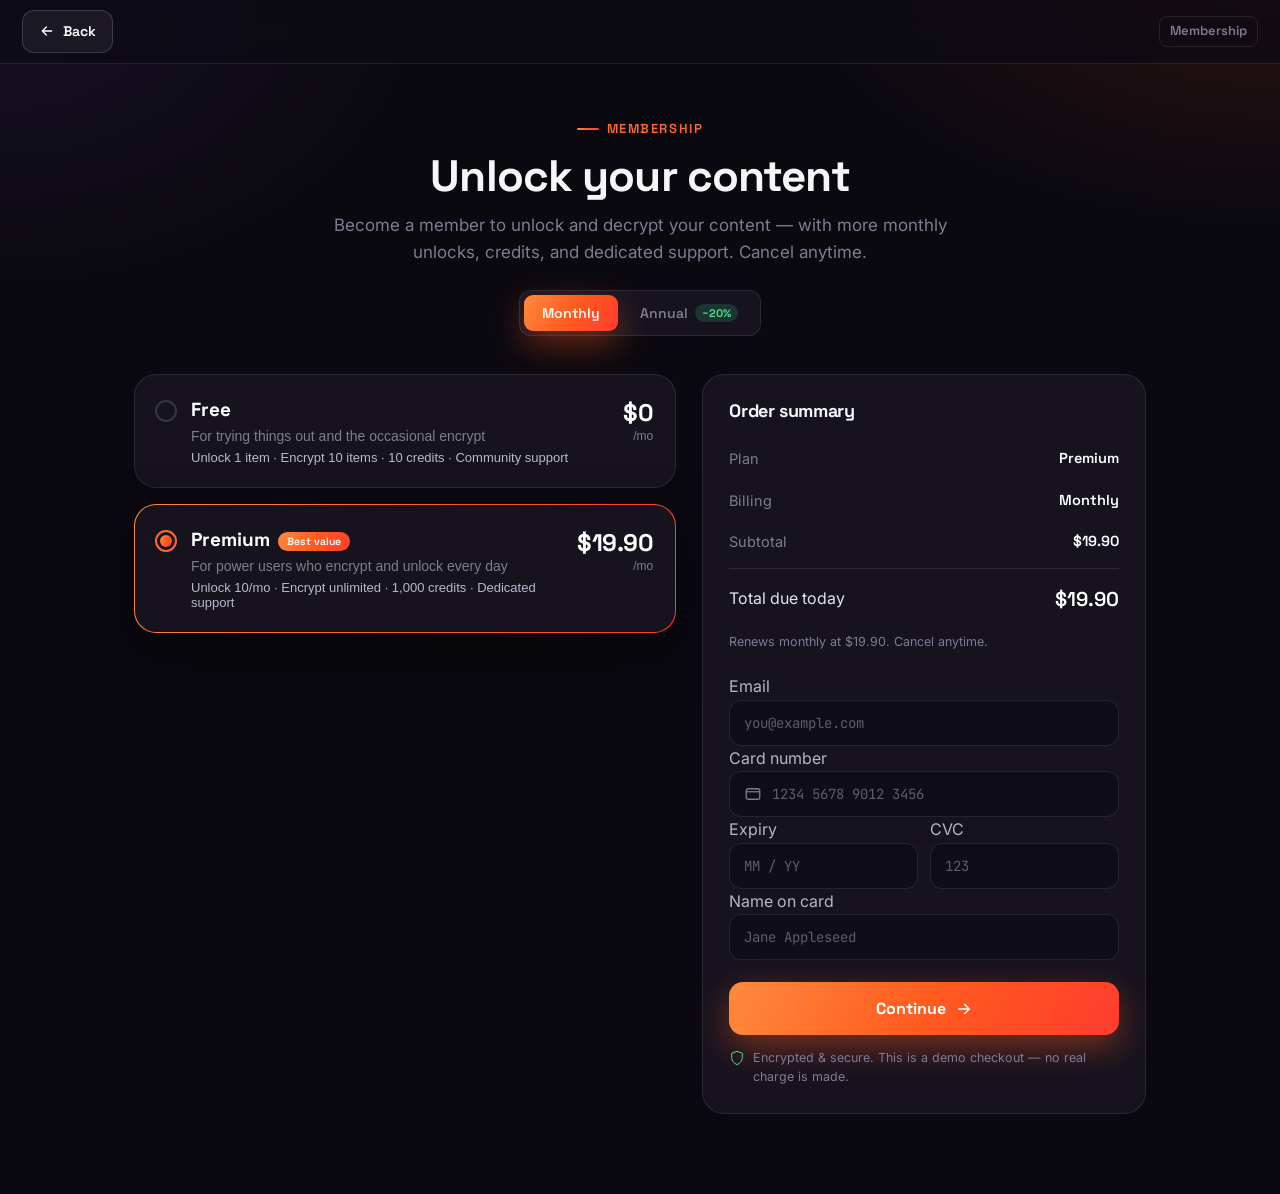
==== commit 0b97603b: "Payment page: floating Continue button + remove top logo - Pay button relabeled 'Continue' with arro" ====
--- a/pricing.html
+++ b/pricing.html
@@ -19,17 +19,11 @@
 
   <!-- ===================== TOPBAR ===================== -->
   <header class="pay-top">
-    <a href="index.html" class="brand">
-      <span class="logo-mark">
-        <svg viewBox="0 0 24 24" fill="none"><path d="M8 11V8a4 4 0 0 1 8 0v3" stroke="#fff" stroke-width="1.8" stroke-linecap="round"/><rect x="5" y="11" width="14" height="9" rx="2" stroke="#fff" stroke-width="1.8"/></svg>
-      </span>
-      Delock
+    <a href="index.html" class="btn btn-ghost pay-back">
+      <svg viewBox="0 0 24 24" fill="none"><path d="M19 12H5M11 6l-6 6 6 6" stroke="currentColor" stroke-width="2" stroke-linecap="round" stroke-linejoin="round"/></svg>
+      Back
     </a>
     <span class="pay-top-tag">Membership</span>
-    <a href="index.html" class="btn btn-ghost pay-back">
-      <svg viewBox="0 0 24 24" fill="none"><path d="M19 12H5M11 6l-6 6 6 6" stroke="currentColor" stroke-width="2" stroke-linecap="round" stroke-linejoin="round"/></svg>
-      Back to site
-    </a>
   </header>
 
   <main class="pay">
@@ -104,8 +98,8 @@
             </div>
 
             <button class="pay-btn" id="payBtn" type="submit">
-              <svg viewBox="0 0 24 24" fill="none"><path d="M8 11V8a4 4 0 0 1 8 0v3" stroke="currentColor" stroke-width="1.8" stroke-linecap="round"/><rect x="5" y="11" width="14" height="9" rx="2" stroke="currentColor" stroke-width="1.8"/></svg>
-              <span id="payBtnLabel">Pay $19.90</span>
+              <span id="payBtnLabel">Continue</span>
+              <svg viewBox="0 0 24 24" fill="none"><path d="M5 12h14M13 6l6 6-6 6" stroke="currentColor" stroke-width="2" stroke-linecap="round" stroke-linejoin="round"/></svg>
             </button>
             <p class="secure-note">
               <svg viewBox="0 0 24 24" fill="none"><path d="M12 2l8 3v6c0 5-3.4 9-8 11-4.6-2-8-6-8-11V5l8-3z" stroke="currentColor" stroke-width="1.5" stroke-linejoin="round"/></svg>
--- a/css/pricing.css
+++ b/css/pricing.css
@@ -22,11 +22,12 @@
 }
 .pay-top .brand { font-size: 19px; }
 .pay-top-tag {
+  margin-left: auto;
   font-family: var(--font-display); font-size: 13px; font-weight: 600;
   color: var(--muted); padding: 4px 10px;
   border: 1px solid var(--line); border-radius: 8px;
 }
-.pay-back { margin-left: auto; padding: 9px 16px; font-size: 14px; }
+.pay-back { padding: 9px 16px; font-size: 14px; }
 .pay-back svg { width: 16px; height: 16px; }
 
 /* ------------------------------ Layout ------------------------------ */
@@ -166,6 +167,15 @@
 @media (max-width: 880px) {
   .pay-grid { grid-template-columns: minmax(0, 1fr); }
   .pay-checkout { position: static; }
+  /* floating Continue button */
+  .pay-body { padding-bottom: 100px; }
+  .pay-btn {
+    position: fixed; left: 16px; right: 16px;
+    bottom: calc(14px + env(safe-area-inset-bottom));
+    z-index: 50; margin-top: 0;
+    box-shadow: 0 16px 38px rgba(255, 90, 31, .5);
+  }
+  .pay-success .btn { width: 100%; }   /* keep success CTA full-width too */
 }
 @media (max-width: 560px) {
   .pay { padding: 30px 16px 40px; }
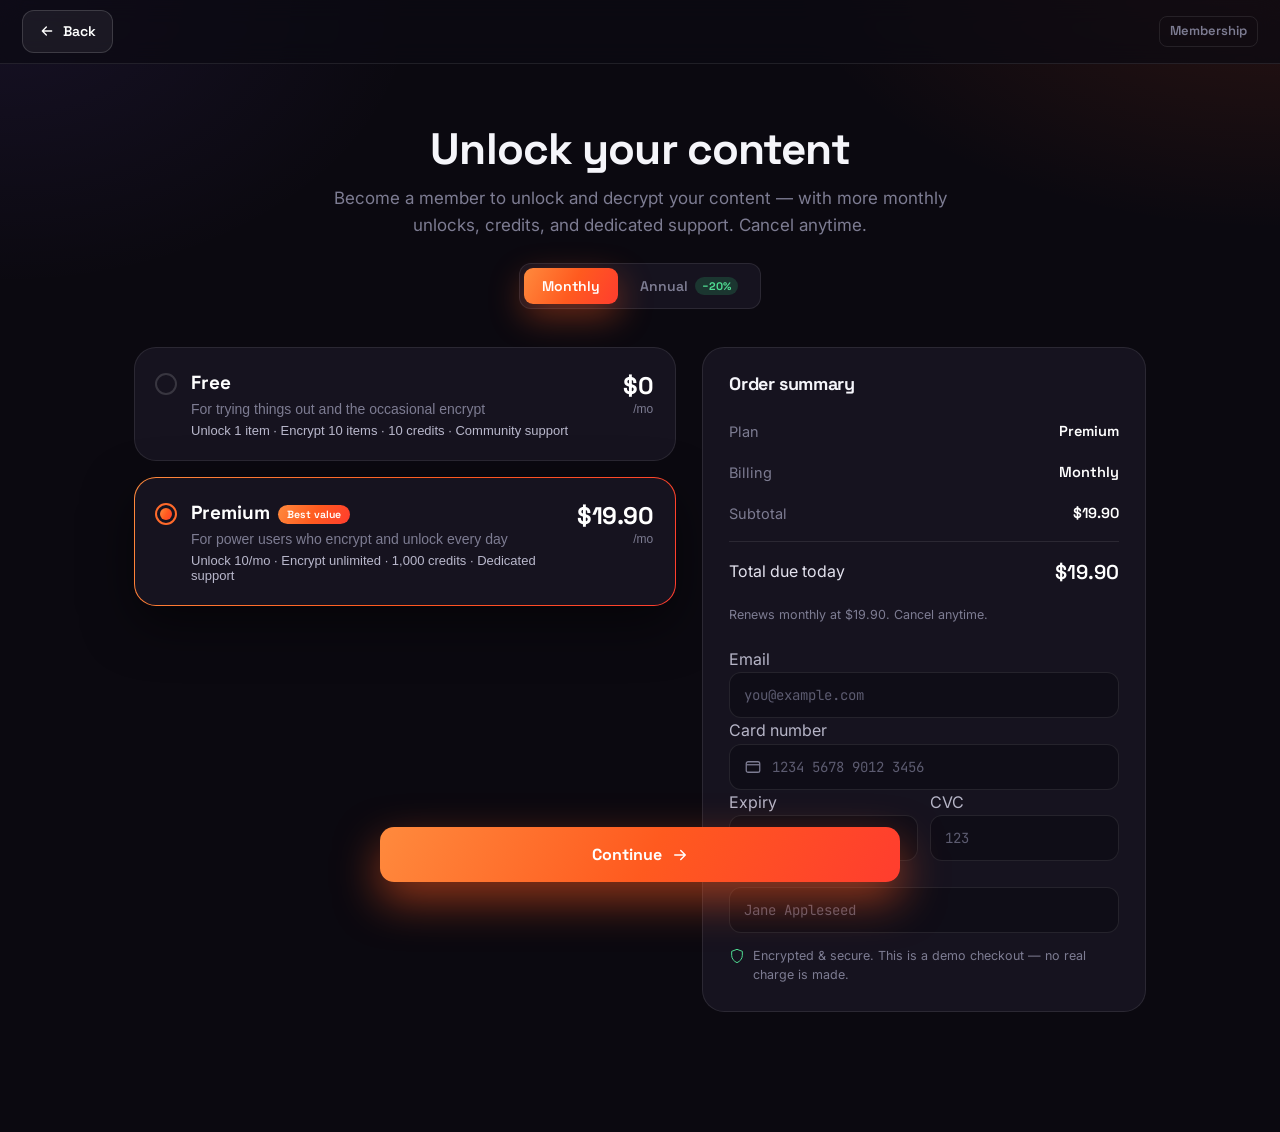
==== commit fbd01ae7: "Payment header: remove MEMBERSHIP eyebrow (back button already left-aligned)" ====
--- a/pricing.html
+++ b/pricing.html
@@ -28,7 +28,6 @@
 
   <main class="pay">
     <div class="pay-head">
-      <span class="eyebrow">Membership</span>
       <h1>Unlock your content</h1>
       <p>Become a member to unlock and decrypt your content — with more monthly unlocks, credits, and dedicated support. Cancel anytime.</p>
       <div class="pay-billing" id="billing">
--- a/css/pricing.css
+++ b/css/pricing.css
@@ -31,7 +31,7 @@
 .pay-back svg { width: 16px; height: 16px; }
 
 /* ------------------------------ Layout ------------------------------ */
-.pay { max-width: 1060px; margin: 0 auto; padding: 48px 24px 80px; }
+.pay { max-width: 1060px; margin: 0 auto; padding: 48px 24px 120px; }
 .pay-head { text-align: center; max-width: 620px; margin: 0 auto 38px; }
 .pay-head h1 { font-size: clamp(30px, 4.4vw, 44px); margin: 14px 0 12px; }
 .pay-head p { color: var(--muted); font-size: 17px; margin: 0 0 24px; }
@@ -136,16 +136,20 @@
 .pay-row2 { display: grid; grid-template-columns: minmax(0, 1fr) minmax(0, 1fr); gap: 12px; }
 
 .pay-btn {
-  width: 100%; margin-top: 22px;
+  position: fixed; z-index: 50;
+  left: 50%; transform: translateX(-50%);
+  bottom: calc(18px + env(safe-area-inset-bottom));
+  width: min(520px, calc(100% - 32px));
   display: flex; align-items: center; justify-content: center; gap: 9px;
-  padding: 16px; border: 0; border-radius: 14px;
+  padding: 17px; border: 0; border-radius: 14px;
   font-family: var(--font-display); font-weight: 700; font-size: 16px;
-  color: #fff; background: var(--grad); box-shadow: var(--glow);
+  color: #fff; background: var(--grad);
+  box-shadow: 0 18px 44px rgba(255, 90, 31, .55);
   cursor: pointer; transition: transform .12s, box-shadow .2s;
 }
 .pay-btn svg { width: 18px; height: 18px; }
-.pay-btn:hover { transform: translateY(-2px); box-shadow: 0 18px 44px rgba(255,90,31,.5); }
-.pay-btn:active { transform: translateY(0); }
+.pay-btn:hover { transform: translateX(-50%) translateY(-2px); box-shadow: 0 22px 50px rgba(255,90,31,.6); }
+.pay-btn:active { transform: translateX(-50%) translateY(0); }
 .secure-note {
   display: flex; align-items: flex-start; gap: 8px;
   margin: 14px 0 0; font-size: 12.5px; color: var(--muted); line-height: 1.5;
@@ -167,18 +171,10 @@
 @media (max-width: 880px) {
   .pay-grid { grid-template-columns: minmax(0, 1fr); }
   .pay-checkout { position: static; }
-  /* floating Continue button */
-  .pay-body { padding-bottom: 100px; }
-  .pay-btn {
-    position: fixed; left: 16px; right: 16px;
-    bottom: calc(14px + env(safe-area-inset-bottom));
-    z-index: 50; margin-top: 0;
-    box-shadow: 0 16px 38px rgba(255, 90, 31, .5);
-  }
-  .pay-success .btn { width: 100%; }   /* keep success CTA full-width too */
+  .pay-success .btn { width: 100%; }
 }
 @media (max-width: 560px) {
-  .pay { padding: 30px 16px 40px; }
+  .pay { padding: 30px 16px 110px; }
   .pay-head { margin-bottom: 26px; }
   .pay-head p { font-size: 15px; }
   .pay-top-tag { display: none; }
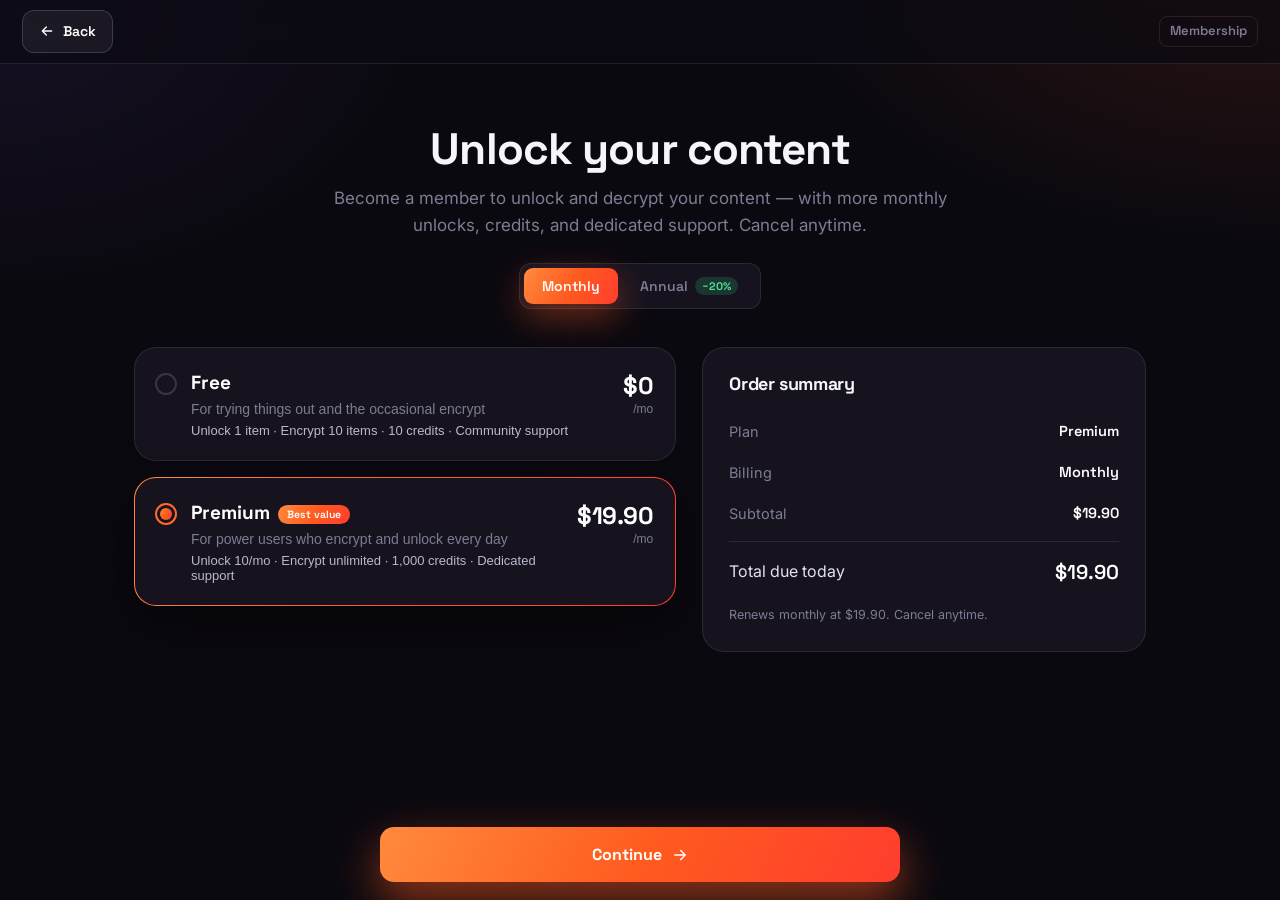
==== commit 519e7025: "Remove checkout form fields from payment page Drop email/card/expiry/CVC/name inputs and the secure " ====
--- a/pricing.html
+++ b/pricing.html
@@ -70,41 +70,10 @@
           <div class="sum-row sum-total"><span>Total due today</span><b id="sumTotal">$19.90</b></div>
           <p class="sum-note" id="sumNote">Renews monthly at $19.90. Cancel anytime.</p>
 
-          <form class="pay-form" id="payForm" novalidate>
-            <label class="ws-label">Email</label>
-            <div class="pay-input">
-              <input id="email" type="email" placeholder="you@example.com" autocomplete="email" />
-            </div>
-
-            <div class="pay-card-fields" id="cardFields">
-              <label class="ws-label">Card number</label>
-              <div class="pay-input">
-                <svg viewBox="0 0 24 24" fill="none"><rect x="3" y="5" width="18" height="14" rx="2.5" stroke="currentColor" stroke-width="1.7"/><path d="M3 9h18" stroke="currentColor" stroke-width="1.7"/></svg>
-                <input id="card" inputmode="numeric" autocomplete="cc-number" placeholder="1234 5678 9012 3456" />
-              </div>
-              <div class="pay-row2">
-                <div>
-                  <label class="ws-label">Expiry</label>
-                  <div class="pay-input"><input id="exp" inputmode="numeric" autocomplete="cc-exp" placeholder="MM / YY" /></div>
-                </div>
-                <div>
-                  <label class="ws-label">CVC</label>
-                  <div class="pay-input"><input id="cvc" inputmode="numeric" autocomplete="cc-csc" placeholder="123" /></div>
-                </div>
-              </div>
-              <label class="ws-label">Name on card</label>
-              <div class="pay-input"><input id="name" autocomplete="cc-name" placeholder="Jane Appleseed" /></div>
-            </div>
-
-            <button class="pay-btn" id="payBtn" type="submit">
-              <span id="payBtnLabel">Continue</span>
-              <svg viewBox="0 0 24 24" fill="none"><path d="M5 12h14M13 6l6 6-6 6" stroke="currentColor" stroke-width="2" stroke-linecap="round" stroke-linejoin="round"/></svg>
-            </button>
-            <p class="secure-note">
-              <svg viewBox="0 0 24 24" fill="none"><path d="M12 2l8 3v6c0 5-3.4 9-8 11-4.6-2-8-6-8-11V5l8-3z" stroke="currentColor" stroke-width="1.5" stroke-linejoin="round"/></svg>
-              Encrypted &amp; secure. This is a demo checkout — no real charge is made.
-            </p>
-          </form>
+          <button class="pay-btn" id="payBtn" type="button">
+            <span id="payBtnLabel">Continue</span>
+            <svg viewBox="0 0 24 24" fill="none"><path d="M5 12h14M13 6l6 6-6 6" stroke="currentColor" stroke-width="2" stroke-linecap="round" stroke-linejoin="round"/></svg>
+          </button>
 
           <div class="pay-success" id="paySuccess" hidden>
             <span class="ok-ring"><svg viewBox="0 0 24 24" fill="none"><path d="M20 6L9 17l-5-5" stroke="currentColor" stroke-width="2.6" stroke-linecap="round" stroke-linejoin="round"/></svg></span>
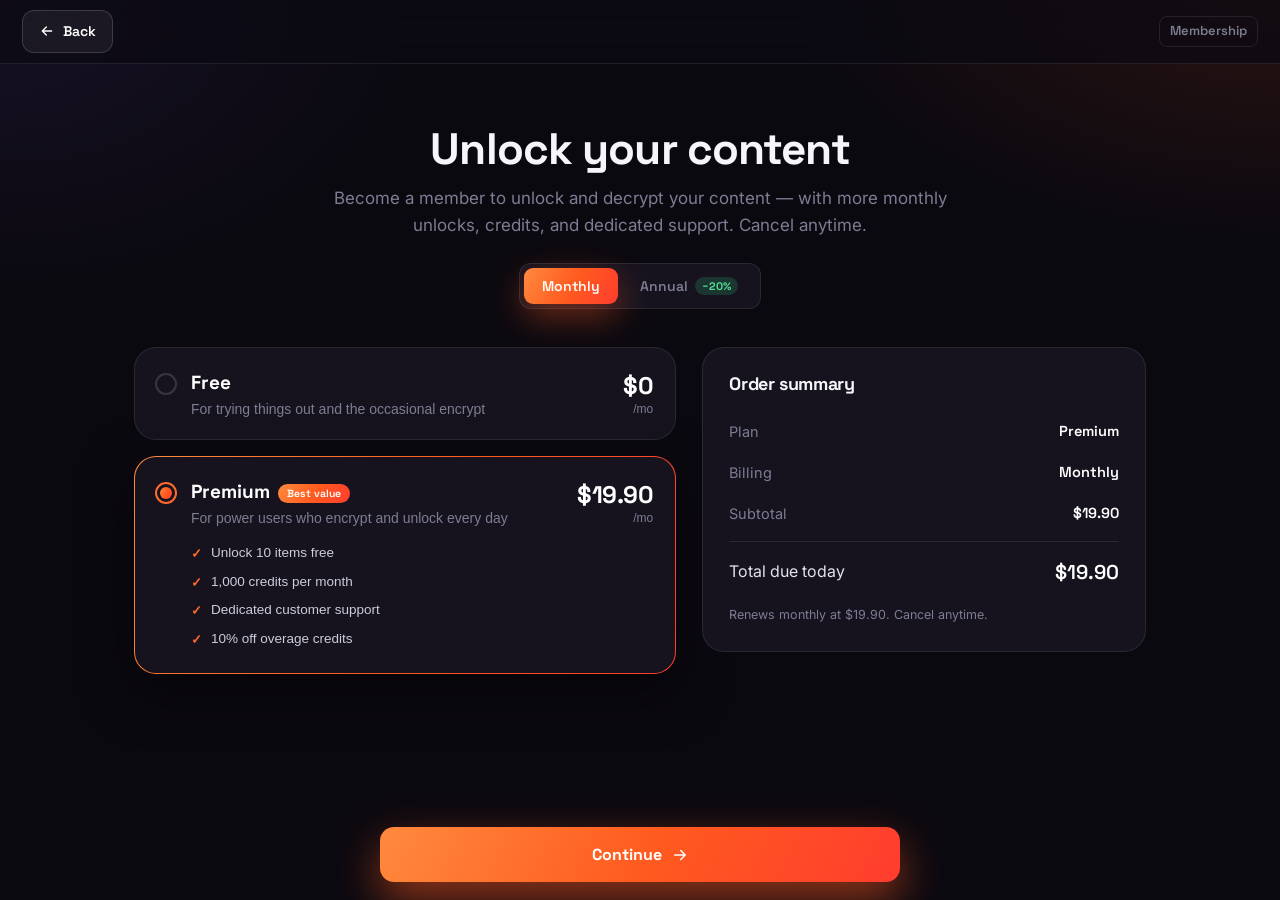
==== commit f6f180e2: "Update plan benefits + reveal details on plan select - New benefits: Free (unlock 1 free, 10 credits" ====
--- a/pricing.html
+++ b/pricing.html
@@ -44,7 +44,13 @@
           <span class="plan-main">
             <span class="plan-name">Free</span>
             <span class="plan-blurb">For trying things out and the occasional encrypt</span>
-            <span class="plan-feats">Unlock 1 item · Encrypt 10 items · 10 credits · Community support</span>
+            <ul class="plan-details">
+              <li>Unlock 1 item free</li>
+              <li>10 credits per month</li>
+              <li>No customer support</li>
+              <li>No discount on overage credits</li>
+              <li>Upgrade to Premium past 10 credits</li>
+            </ul>
           </span>
           <span class="plan-price"><b id="priceFree">$0</b><span>/mo</span></span>
         </button>
@@ -54,7 +60,12 @@
           <span class="plan-main">
             <span class="plan-name">Premium<span class="plan-flag">Best value</span></span>
             <span class="plan-blurb">For power users who encrypt and unlock every day</span>
-            <span class="plan-feats">Unlock 10/mo · Encrypt unlimited · 1,000 credits · Dedicated support</span>
+            <ul class="plan-details">
+              <li>Unlock 10 items free</li>
+              <li>1,000 credits per month</li>
+              <li>Dedicated customer support</li>
+              <li>10% off overage credits</li>
+            </ul>
           </span>
           <span class="plan-price"><b id="pricePremium">$19.90</b><span id="premiumPer">/mo</span></span>
         </button>
--- a/css/pricing.css
+++ b/css/pricing.css
@@ -99,7 +99,19 @@
 .plan-main { flex: 1; min-width: 0; display: grid; gap: 6px; }
 .plan-name { font-family: var(--font-display); font-weight: 700; font-size: 19px; color: #fff; }
 .plan-blurb { font-size: 14px; color: var(--muted); }
-.plan-feats { font-size: 13px; color: #b9b8cc; }
+.plan-details {
+  list-style: none; margin: 12px 0 2px; padding: 0;
+  display: none; gap: 9px;
+}
+.plan.selected .plan-details { display: grid; }
+.plan-details li {
+  display: flex; align-items: flex-start; gap: 9px;
+  font-size: 13.5px; color: #cdccdb; line-height: 1.4;
+}
+.plan-details li::before {
+  content: "✓"; flex: 0 0 auto;
+  color: var(--orange); font-weight: 700; font-size: 13px; line-height: 1.5;
+}
 .plan-price { text-align: right; flex: 0 0 auto; white-space: nowrap; }
 .plan-price b { display: block; font-family: var(--font-display); font-weight: 700; font-size: 24px; color: #fff; letter-spacing: -.02em; }
 .plan-price span { font-size: 12px; color: var(--muted); }
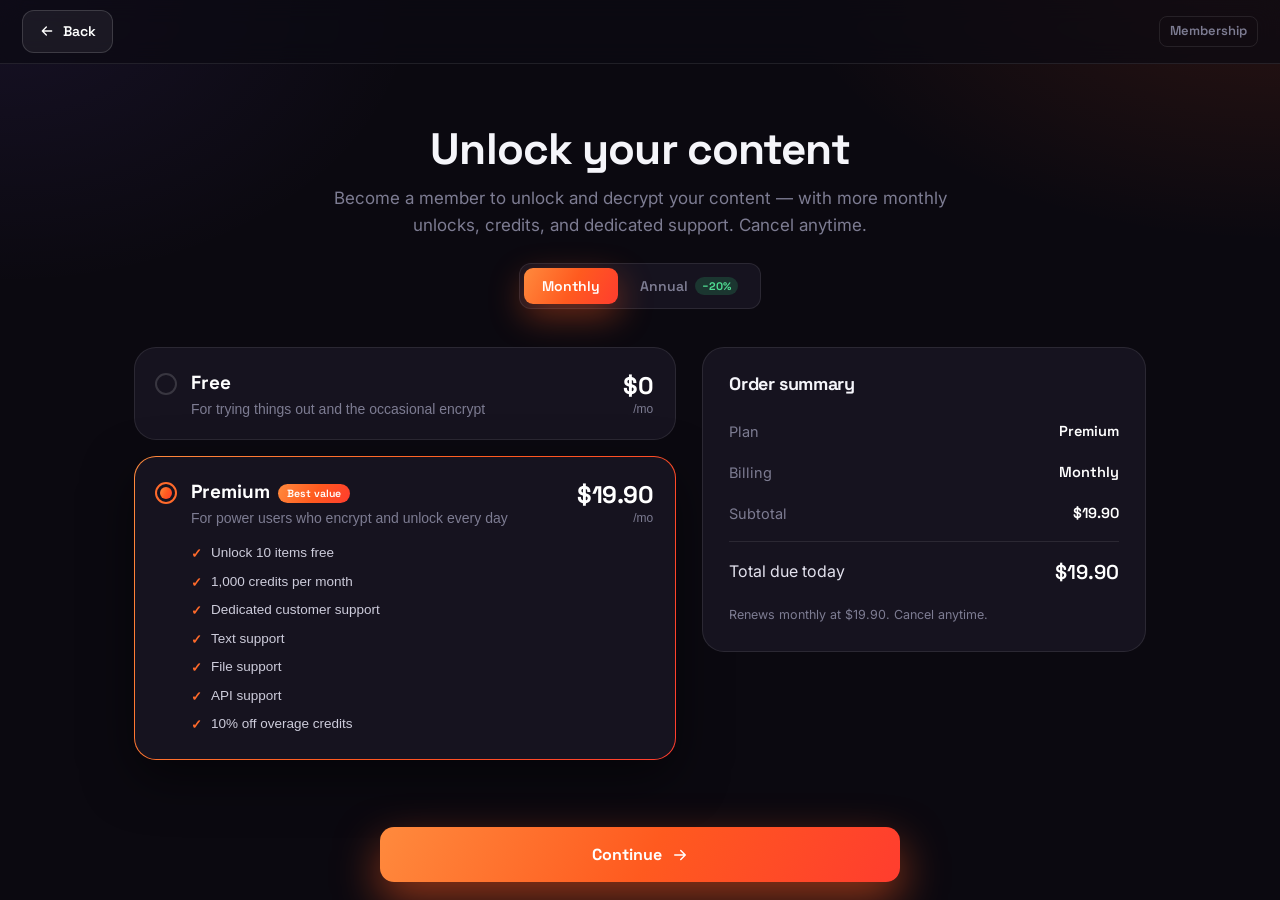
==== commit 30e766a6: "Add Text/File/API support to plan benefits; simplify Free note - Both plans now list Text/File/API s" ====
--- a/pricing.html
+++ b/pricing.html
@@ -49,6 +49,9 @@
               <li>10 credits per month</li>
               <li>No customer support</li>
               <li>No discount on overage credits</li>
+              <li>Text support</li>
+              <li>File support</li>
+              <li>API support</li>
               <li>Upgrade to Premium past 10 credits</li>
             </ul>
           </span>
@@ -64,6 +67,9 @@
               <li>Unlock 10 items free</li>
               <li>1,000 credits per month</li>
               <li>Dedicated customer support</li>
+              <li>Text support</li>
+              <li>File support</li>
+              <li>API support</li>
               <li>10% off overage credits</li>
             </ul>
           </span>
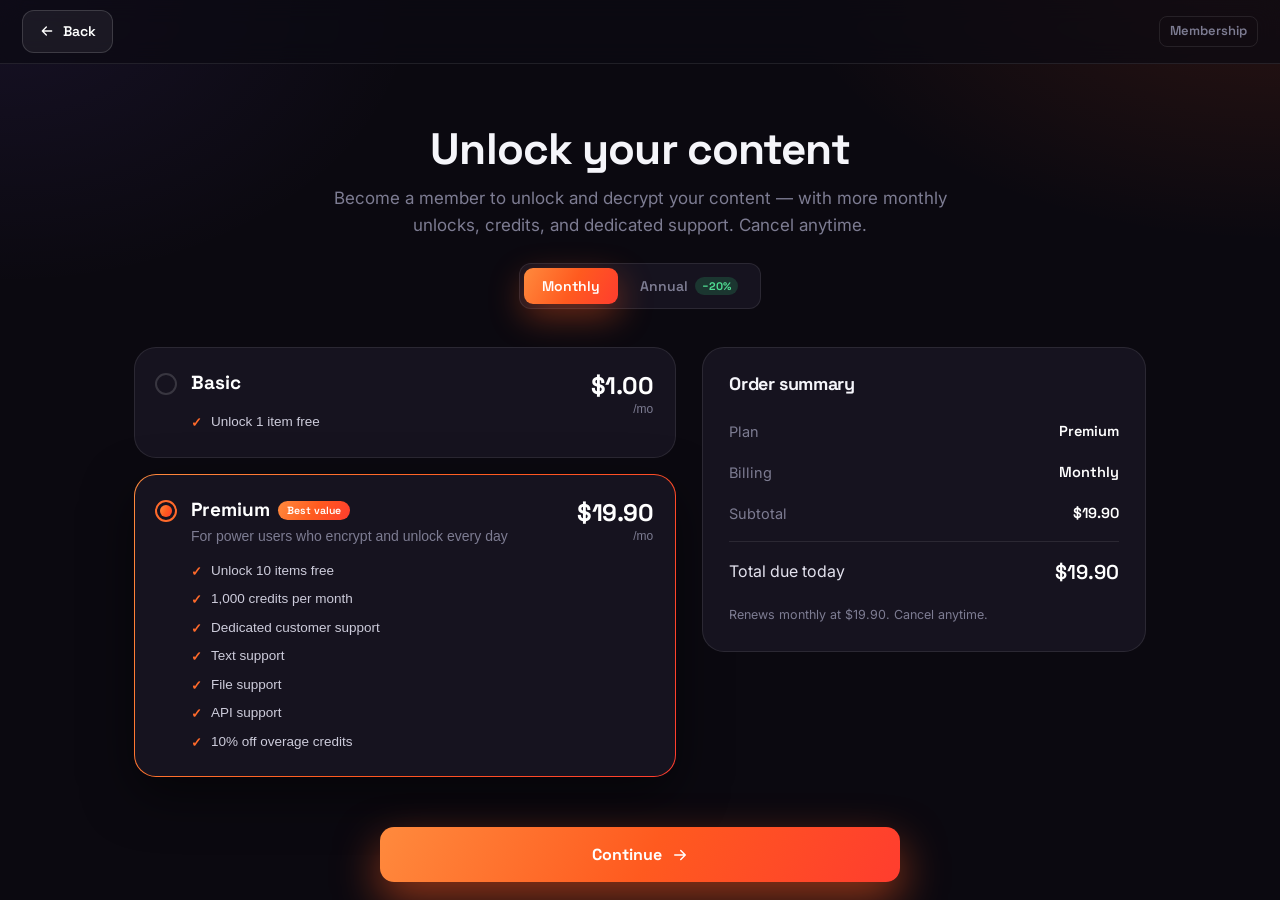
==== commit 591ac74d: "Rename Free plan to Basic at $1/month - Basic plan: $1/mo ($9.60/yr with annual -20%), dynamic price" ====
--- a/pricing.html
+++ b/pricing.html
@@ -39,10 +39,10 @@
     <div class="pay-grid">
       <!-- PLAN SELECTION -->
       <section class="pay-plans" id="plans">
-        <button class="plan" data-plan="free" type="button">
+        <button class="plan" data-plan="basic" type="button">
           <span class="plan-radio"></span>
           <span class="plan-main">
-            <span class="plan-name">Free</span>
+            <span class="plan-name">Basic</span>
             <span class="plan-blurb">For trying things out and the occasional encrypt</span>
             <ul class="plan-details">
               <li>Unlock 1 item free</li>
@@ -55,7 +55,7 @@
               <li>Upgrade to Premium past 10 credits</li>
             </ul>
           </span>
-          <span class="plan-price"><b id="priceFree">$0</b><span>/mo</span></span>
+          <span class="plan-price"><b id="priceBasic">$1.00</b><span id="basicPer">/mo</span></span>
         </button>
 
         <button class="plan selected" data-plan="premium" type="button">
--- a/css/pricing.css
+++ b/css/pricing.css
@@ -101,9 +101,11 @@
 .plan-blurb { font-size: 14px; color: var(--muted); }
 .plan-details {
   list-style: none; margin: 12px 0 2px; padding: 0;
-  display: none; gap: 9px;
-}
-.plan.selected .plan-details { display: grid; }
+  display: grid; gap: 9px;
+}
+/* collapsed cards show just the first benefit (+ no blurb) */
+.plan:not(.selected) .plan-details li:not(:first-child) { display: none; }
+.plan:not(.selected) .plan-blurb { display: none; }
 .plan-details li {
   display: flex; align-items: flex-start; gap: 9px;
   font-size: 13.5px; color: #cdccdb; line-height: 1.4;
